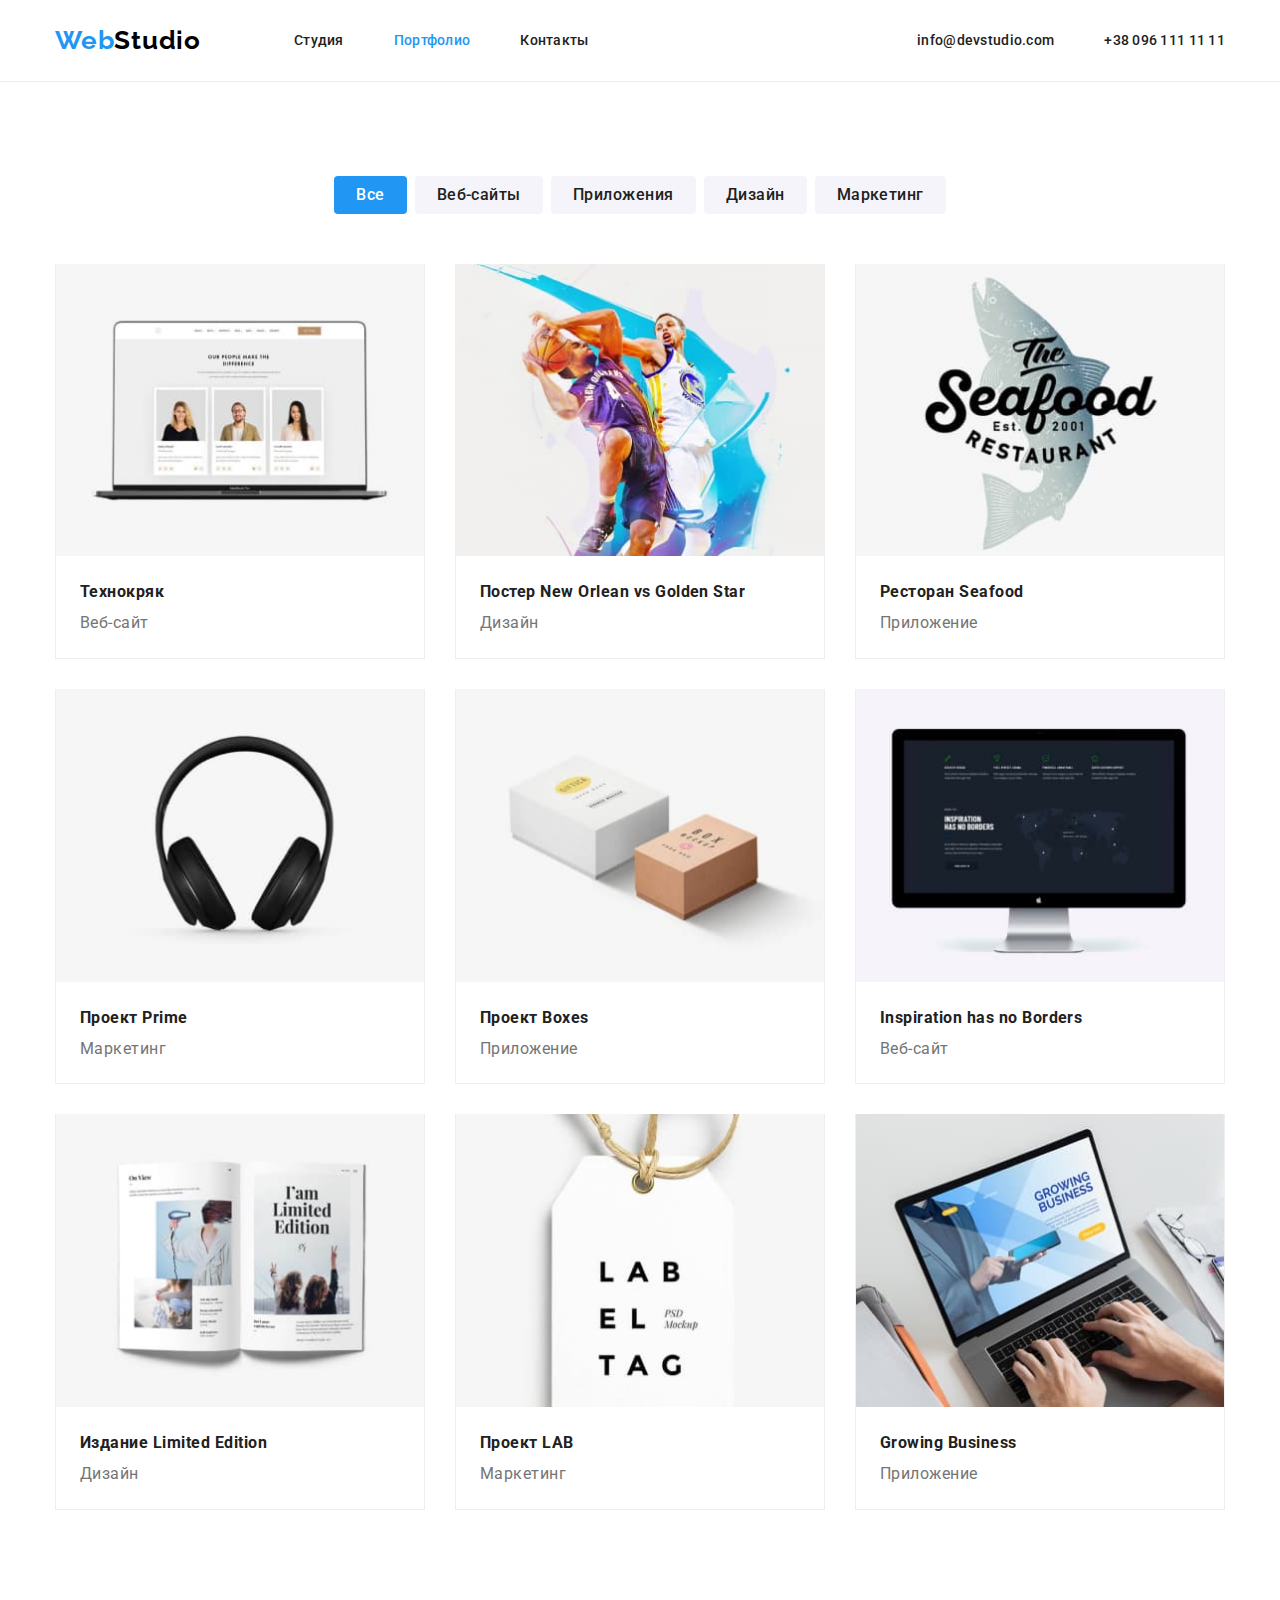
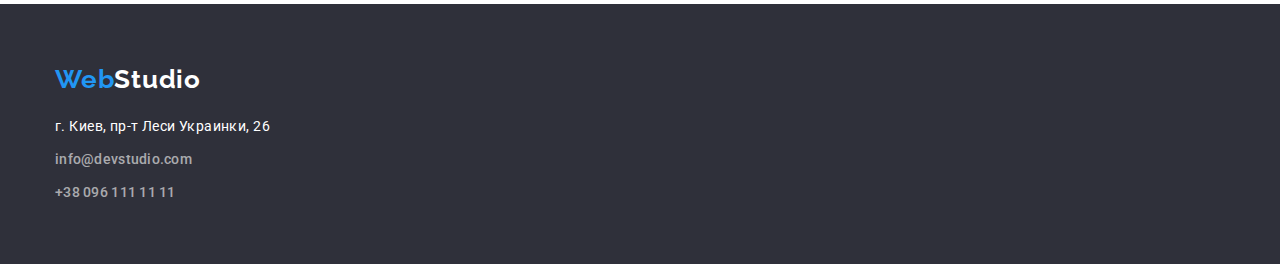
==== portfolio.html @ ce27cbfb "copy files" ====
<!DOCTYPE html>
<html lang="ru">
  <head>
    <meta charset="UTF-8" />
    <meta http-equiv="X-UA-Compatible" content="IE=edge" />
    <meta name="viewport" content="width=device-width, initial-scale=1.0" />
    <link rel="preconnect" href="https://fonts.googleapis.com" />
    <link rel="preconnect" href="https://fonts.gstatic.com" crossorigin />
    <link
      href="https://fonts.googleapis.com/css2?family=Raleway:wght@700&family=Roboto:wght@400;500;700;900&display=swap"
      rel="stylesheet"
    />
    <title>Портфолио</title>
    <link
      rel="stylesheet"
      href="https://cdnjs.cloudflare.com/ajax/libs/modern-normalize/1.0.0/modern-normalize.min.css"
    />
    <link rel="stylesheet" href="./css/styles.css" />
  </head>
  <body class="body">
    <header class="header header_border">
      <div class="container header_container">
        <a class="logo" lang="en" href="./index.html"
          ><span class="blue_logo">Web</span>Studio</a
        >

        <nav>
          <!-- Навигация -->
          <ul class="site_nav list">
            <li class="header_item">
              <a href="./index.html" class="link">Студия</a>
            </li>
            <li class="header_item">
              <a href="./portfolio.html" class="link current">Портфолио</a>
            </li>
            <li class="header_item"><a href="" class="link">Контакты</a></li>
          </ul>
        </nav>
        <div class="header_contacts">
          <ul class="site_nav list">
            <li class="header_mail">
              <a href="mailto:info@devstudio.com" class="link"
                >info@devstudio.com</a
              >
            </li>
            <li>
              <a href="tel:+380961111111" class="link">+38 096 111 11 11</a>
            </li>
          </ul>
        </div>
      </div>
    </header>
    <main>
      <!-- Работы -->
      <section class="portfolio">
        <div class="container">
          <ul class="list port_buttons">
            <li class="port_buttons_item">
              <button type="button" class="port_button current">Все</button>
            </li>
            <li class="port_buttons_item">
              <button type="button" class="port_button">Веб-сайты</button>
            </li>
            <li class="port_buttons_item">
              <button type="button" class="port_button">Приложения</button>
            </li>
            <li class="port_buttons_item">
              <button type="button" class="port_button">Дизайн</button>
            </li>
            <li class="port_buttons_item">
              <button type="button" class="port_button">Маркетинг</button>
            </li>
          </ul>

          <ul class="list gal_list">
            <li class="gal_list_item">
              <img
                src="./images/gal01.jpg"
                width="370"
                height="294"
                alt="Технокряк"
              />
              <div class="gal_list_text">
                <h3 class="gal_header">Технокряк</h3>
                <p class="gal_sub_header">Веб-сайт</p>
              </div>
            </li>

            <li class="gal_list_item">
              <img
                src="./images/gal02.jpg"
                width="370"
                height="294"
                alt="Постер New Orlean vs Golden Star"
              />
              <div class="gal_list_text">
                <h3 class="gal_header">Постер New Orlean vs Golden Star</h3>
                <p class="gal_sub_header">Дизайн</p>
              </div>
            </li>

            <li class="gal_list_item">
              <img
                src="./images/gal03.jpg"
                width="370"
                height="294"
                alt="Ресторан Seafood"
              />
              <div class="gal_list_text">
                <h3 class="gal_header">Ресторан Seafood</h3>
                <p class="gal_sub_header">Приложение</p>
              </div>
            </li>

            <li class="gal_list_item">
              <img
                src="./images/gal04.jpg"
                width="370"
                height="294"
                alt="Проект Prime"
              />
              <div class="gal_list_text">
                <h3 class="gal_header">Проект Prime</h3>
                <p class="gal_sub_header">Маркетинг</p>
              </div>
            </li>

            <li class="gal_list_item">
              <img
                src="./images/gal05.jpg"
                width="370"
                height="294"
                alt="Проект Boxes"
              />
              <div class="gal_list_text">
                <h3 class="gal_header">Проект Boxes</h3>
                <p class="gal_sub_header">Приложение</p>
              </div>
            </li>

            <li class="gal_list_item">
              <img
                src="./images/gal06.jpg"
                width="370"
                height="294"
                alt="Inspiration has no Borders"
              />
              <div class="gal_list_text">
                <h3 class="gal_header">Inspiration has no Borders</h3>
                <p class="gal_sub_header">Веб-сайт</p>
              </div>
            </li>

            <li class="gal_list_item">
              <img
                src="./images/gal07.jpg"
                width="370"
                height="294"
                alt="Издание Limited Edition"
              />
              <div class="gal_list_text">
                <h3 class="gal_header">Издание Limited Edition</h3>
                <p class="gal_sub_header">Дизайн</p>
              </div>
            </li>

            <li class="gal_list_item">
              <img
                src="./images/gal08.jpg"
                width="370"
                height="294"
                alt="Проект LAB"
              />
              <div class="gal_list_text">
                <h3 class="gal_header">Проект LAB</h3>
                <p class="gal_sub_header">Маркетинг</p>
              </div>
            </li>

            <li class="gal_list_item">
              <img
                src="./images/gal09.jpg"
                width="370"
                height="294"
                alt="Growing Business"
              />
              <div class="gal_list_text">
                <h3 class="gal_header">Growing Business</h3>
                <p class="gal_sub_header">Приложение</p>
              </div>
            </li>
          </ul>
        </div>
      </section>
    </main>

    <footer class="site_footer">
      <div class="container">
        <a class="logo" lang="en" href="./index.html"
          ><span class="blue_logo">Web</span>Studio</a
        >
        <address>
          <p class="address">г. Киев, пр-т Леси Украинки, 26</p>
        </address>
        <ul class="site_nav list footer_contacts">
          <li class="footer_contacts_item">
            <a href="mailto:info@devstudio.com" class="link"
              >info@devstudio.com</a
            >
          </li>
          <li>
            <a href="tel:+380961111111" class="link">+38 096 111 11 11</a>
          </li>
        </ul>
      </div>
    </footer>
  </body>
</html>
---- css/styles.css ----
:root {
  --white: #fff;
  --black: #000;
  --grey: #757575;
  --blue: #2196f3;
  --dark_bg: #2f303a;
  --dark_text: #212121;
  --button_grey: #f5f4fa;
}

p,
h1,
h2,
h3 {
  margin: 0;
}

ul {
  margin: 0;
  padding-left: 0;
}

img {
  display: block;
  max-width: 100%;
  height: auto;
}

/* common */

.body {
  color: var(--grey);
  font-family: roboto;
  font-size: 14px;
  font-weight: 400;
}

.list {
  list-style: none;
}

.visually-hidden {
  position: absolute;
  width: 1px;
  height: 1px;
  margin: -1px;
  padding: 0;
  overflow: hidden;
  border: 0;
  clip: rect(0 0 0 0);
}

.container {
  margin: 0 auto;
  padding-left: 15px;
  padding-right: 15px;
  width: 1200px;
  box-sizing: border-box;
}

/* header */

.logo {
  color: var(--black);
  font-family: raleway;
  font-size: 26px;
  font-weight: 700;
  text-decoration: none;
  font-style: normal;
  line-height: 1.19;
  letter-spacing: 0.03em;
  margin-right: 93px;
}

.blue_logo {
  color: var(--blue);
}

.header {
  display: flex;
}

.header_border {
  border-bottom: 1px solid #ececec;
}

.header_container {
  padding-top: 25px;
  padding-bottom: 25px;
  display: flex;
  align-items: center;
  padding-left: 15px;
  padding-right: 15px;
}

.header_item:not(:last-child) {
  margin-right: 50px;
}

.header_contacts {
  margin-left: auto;
}

.header_mail {
  margin-right: 50px;
}

.site_nav {
  font-style: normal;
  font-weight: 500;
  font-size: 14px;
  line-height: 1.71;
  letter-spacing: 0.02em;
  display: flex;
}

.site_nav .link {
  color: var(--dark_text);
  text-decoration: none;
}

.site_nav .link:hover,
.site_nav .link:focus {
  color: var(--blue);
}

.site_nav .link.current {
  color: var(--blue);
}

.hero_header {
  text-transform: uppercase;
  font-family: Roboto;
  font-style: normal;
  font-weight: 900;
  font-size: 44px;
  line-height: 1.36;
  letter-spacing: 0.06em;
  margin-bottom: 30px;
}

.header2 {
  color: var(--dark_text);
  font-style: normal;
  font-weight: 700;
  font-size: 36px;
  line-height: 1.16;
  text-align: center;
  letter-spacing: 0.03em;
  margin-bottom: 50px;
}

/* hero section */

.hero {
  background-color: var(--dark_bg);
  color: var(--white);
  padding-top: 200px;
  padding-bottom: 200px;
  text-align: center;
}

.hero_container {
  margin: 0 auto;
  max-width: 696px;
}

.button {
  padding: 10px 32px;
  font-style: normal;
  font-size: 16px;
  line-height: 1.87;
  text-align: center;
  letter-spacing: 0.06em;
  color: var(--white);
  background-color: var(--blue);
  font-weight: 700;
  cursor: pointer;
  border-radius: 4px;
  border-width: 0;
}

/* features section*/

.features {
  padding-top: 94px;
  min-width: 1170px;
  text-align: left;
  margin: 0 auto;
}

.features_header {
  margin-bottom: 10px;
}

.feautures_list {
  display: flex;
  margin-left: -30px;
}

.feautures_item {
  flex-basis: calc(100% / 4 * 30px);
  margin-left: 30px;
}

.header3 {
  color: var(--black);
  font-weight: 700;
  text-transform: uppercase;
  font-style: normal;
  font-size: 14px;
  line-height: 1.14;
  letter-spacing: 0.03em;
}

.features_desc {
  font-style: normal;
  font-weight: normal;
  font-size: 14px;
  line-height: 1.71;
  letter-spacing: 0.03em;
  max-width: 270px;
}

/* services */

.services {
  padding-top: 94px;
  padding-bottom: 94px;
}

.services_list {
  display: flex;
}

.services_item:not(:last-child) {
  margin-right: 30px;
}

/* team section */

.team {
  color: var(--grey);
  background-color: #f5f4fa;
  font-size: 16px;
  padding-top: 94px;
  padding-bottom: 94px;
}

/* .team_section {
} */

.team_list {
  display: flex;
}

.team_list_item {
  margin-right: 30px;
  width: calc((100% - 120px) / 4);
  box-shadow: 0px 1px 3px rgba(0, 0, 0, 0.12), 0px 1px 1px rgba(0, 0, 0, 0.14),
    0px 2px 1px rgba(0, 0, 0, 0.2);
  border-radius: 0px 0px 4px 4px;
}

.team_header {
  color: var(--dark_text);
  text-transform: none;
  font-style: normal;
  font-weight: 500;
  font-size: 16px;
  line-height: 1.18;
  text-align: center;
  letter-spacing: 0.03em;
  margin-bottom: 10px;
}

.team_position {
  color: var(--grey);
  font-style: normal;
  font-weight: 400;
  font-size: 16px;
  line-height: 1.18;
  text-align: center;
  letter-spacing: 0.03em;
}

.team .header3 {
  color: var(--dark_text);
  text-transform: none;
  font-size: 16px;
}

.team_text {
  padding: 30px;
}

/* footer section */

.site_footer {
  display: block;
  background-color: var(--dark_bg);
  color: var(--white);
  padding-top: 60px;
  padding-bottom: 60px;
}

.footer_contacts {
  display: block;
}

.footer_contacts_item {
  margin-bottom: 9px;
}

.site_footer .logo {
  color: var(--white);
}

.site_footer .link {
  color: rgba(255, 255, 255, 0.6);
  text-decoration: none;
}

.address {
  margin-top: 20px;
  margin-bottom: 9px;
  font-style: normal;
  font-weight: 400;
  font-size: 14px;
  line-height: 1.71;
  letter-spacing: 0.03em;
}

/* portfolio page */

.portfolio {
  padding-top: 94px;
  padding-bottom: 94px;
}

.port_buttons {
  display: flex;
  justify-content: center;
  margin-bottom: 50px;
}

.port_buttons_item:not(:last-child) {
  margin-right: 8px;
}

.port_button {
  color: var(--dark_text);
  background-color: var(--button_grey);
  font-family: Roboto;
  font-style: normal;
  font-weight: 500;
  font-size: 16px;
  line-height: 1.62;
  text-align: center;
  letter-spacing: 0.03em;
  cursor: pointer;
  border: 0px;
  border-radius: 4px;
  padding: 6px 22px 6px 22px;
}

.port_button.current {
  color: var(--white);
  background-color: var(--blue);
}

.gal_list {
  display: flex;
  flex-wrap: wrap;
  margin-left: -30px;
  margin-bottom: -30px;
}

.gal_list_item {
  box-sizing: border-box;
  margin-left: 30px;
  margin-bottom: 30px;
  flex-basis: calc((100% - 90px) / 3);
  border-left: 1px solid #eeeeee;
  border-right: 1px solid #eeeeee;
  border-bottom: 1px solid #eeeeee;
}

.gal_list_text {
  padding: 20px 24px;
}

.gal_header {
  font-style: normal;
  font-weight: 700;
  font-size: 16px;
  line-height: 2;
  letter-spacing: 0.03em;
  color: var(--dark_text);
}

.gal_sub_header {
  font-style: normal;
  font-weight: 400;
  font-size: 16px;
  line-height: 1.87;
  letter-spacing: 0.03em;
  color: var(--grey);
}
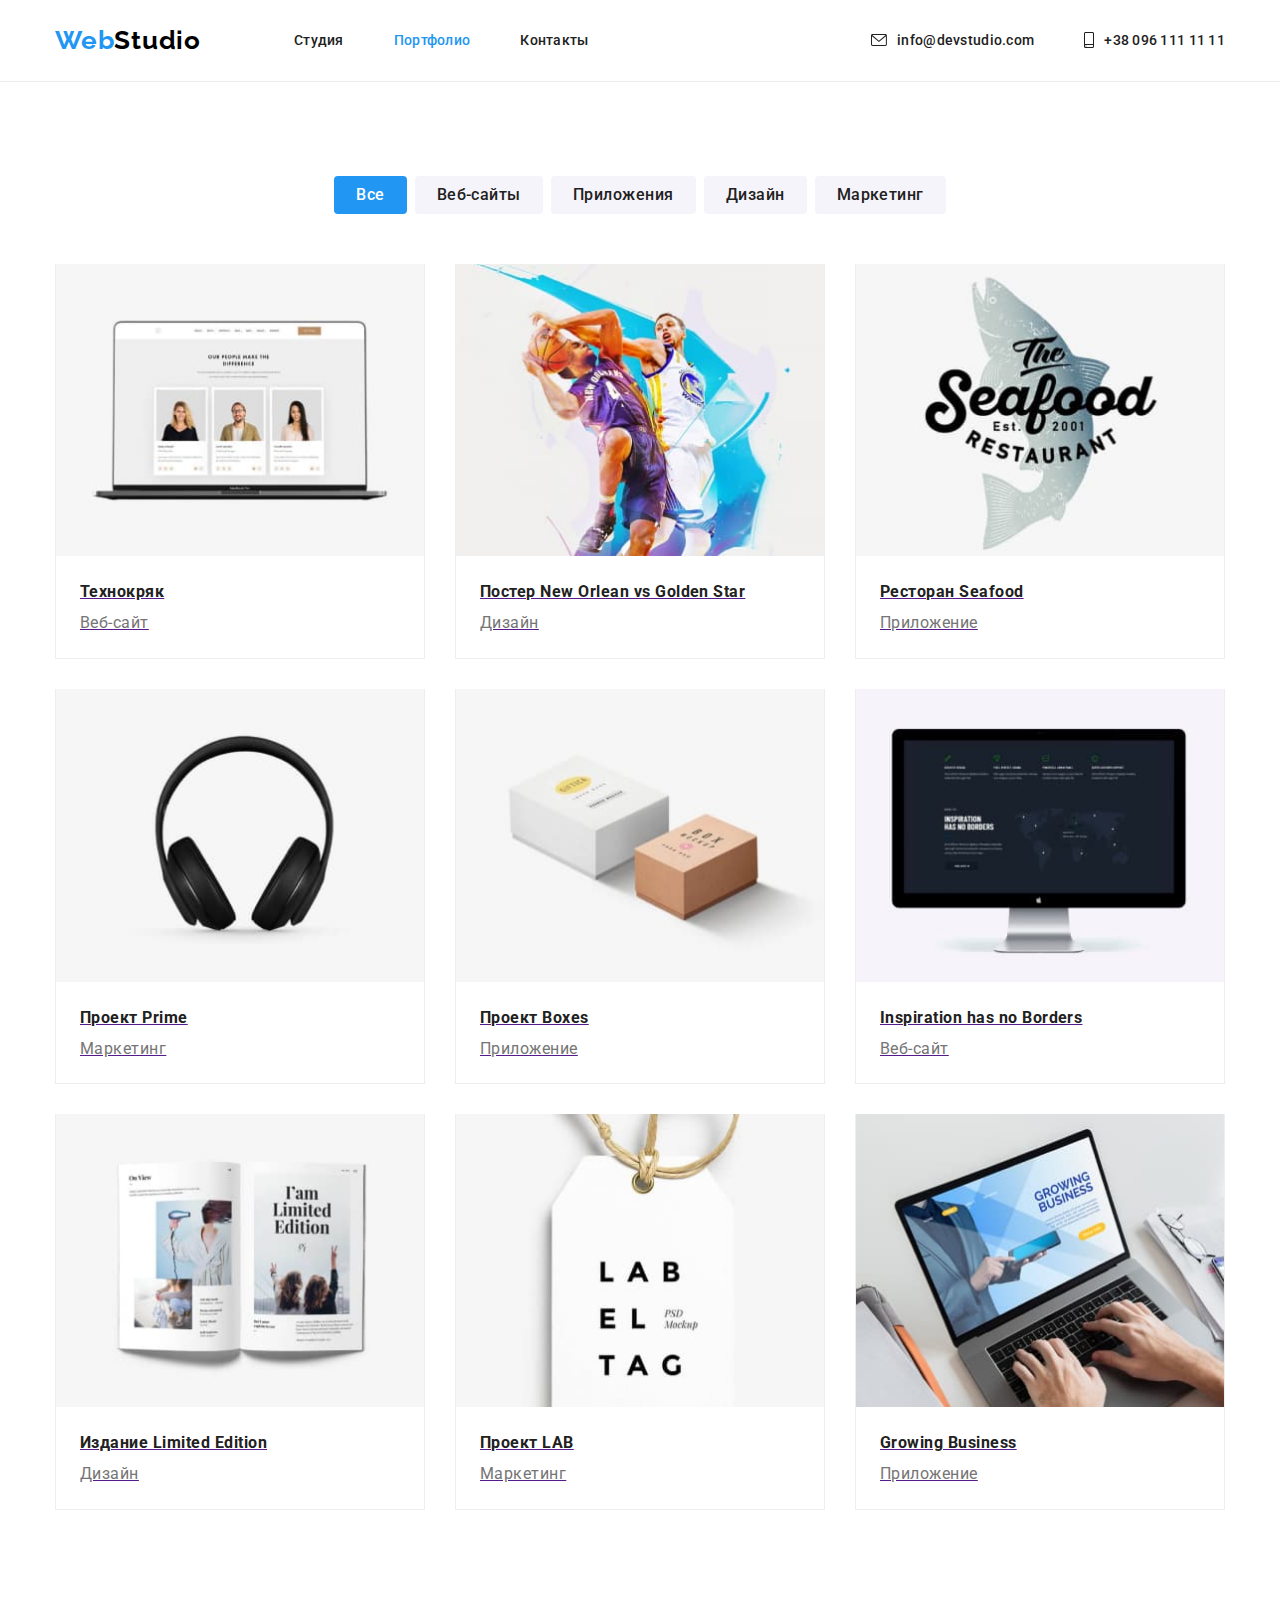
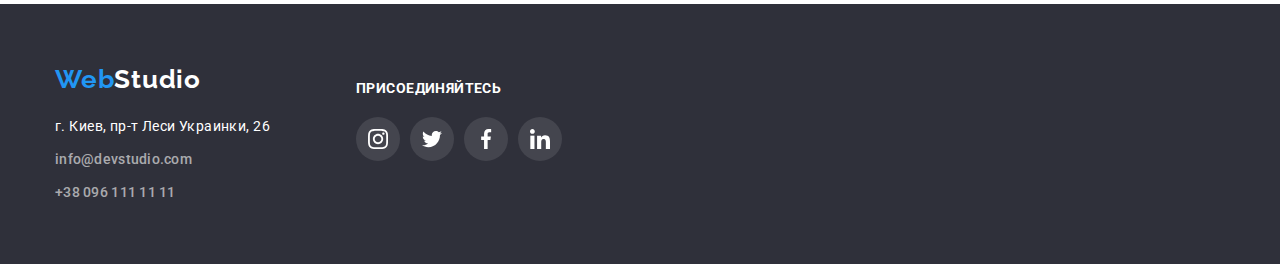
==== commit 923163c4: "main commit" ====
--- a/portfolio.html
+++ b/portfolio.html
@@ -39,12 +39,20 @@
         <div class="header_contacts">
           <ul class="site_nav list">
             <li class="header_mail">
-              <a href="mailto:info@devstudio.com" class="link"
-                >info@devstudio.com</a
+              <a href="mailto:info@devstudio.com" class="link contacts_center">
+                <svg class="header_mail_icon">
+                  <use href="./images/sprite.svg#icon-mail"></use>
+                </svg>
+                info@devstudio.com</a
               >
             </li>
-            <li>
-              <a href="tel:+380961111111" class="link">+38 096 111 11 11</a>
+            <li class="header_tel">
+              <a href="tel:+380961111111" class="link contacts_center">
+                <svg class="header_tel_icon">
+                  <use href="./images/sprite.svg#icon-tel"></use>
+                </svg>
+                +38 096 111 11 11</a
+              >
             </li>
           </ul>
         </div>
@@ -74,120 +82,138 @@
 
           <ul class="list gal_list">
             <li class="gal_list_item">
-              <img
-                src="./images/gal01.jpg"
-                width="370"
-                height="294"
-                alt="Технокряк"
-              />
-              <div class="gal_list_text">
-                <h3 class="gal_header">Технокряк</h3>
-                <p class="gal_sub_header">Веб-сайт</p>
-              </div>
-            </li>
-
-            <li class="gal_list_item">
-              <img
-                src="./images/gal02.jpg"
-                width="370"
-                height="294"
-                alt="Постер New Orlean vs Golden Star"
-              />
-              <div class="gal_list_text">
-                <h3 class="gal_header">Постер New Orlean vs Golden Star</h3>
-                <p class="gal_sub_header">Дизайн</p>
-              </div>
-            </li>
-
-            <li class="gal_list_item">
-              <img
-                src="./images/gal03.jpg"
-                width="370"
-                height="294"
-                alt="Ресторан Seafood"
-              />
-              <div class="gal_list_text">
-                <h3 class="gal_header">Ресторан Seafood</h3>
-                <p class="gal_sub_header">Приложение</p>
-              </div>
-            </li>
-
-            <li class="gal_list_item">
-              <img
-                src="./images/gal04.jpg"
-                width="370"
-                height="294"
-                alt="Проект Prime"
-              />
-              <div class="gal_list_text">
-                <h3 class="gal_header">Проект Prime</h3>
-                <p class="gal_sub_header">Маркетинг</p>
-              </div>
-            </li>
-
-            <li class="gal_list_item">
-              <img
-                src="./images/gal05.jpg"
-                width="370"
-                height="294"
-                alt="Проект Boxes"
-              />
-              <div class="gal_list_text">
-                <h3 class="gal_header">Проект Boxes</h3>
-                <p class="gal_sub_header">Приложение</p>
-              </div>
-            </li>
-
-            <li class="gal_list_item">
-              <img
-                src="./images/gal06.jpg"
-                width="370"
-                height="294"
-                alt="Inspiration has no Borders"
-              />
-              <div class="gal_list_text">
-                <h3 class="gal_header">Inspiration has no Borders</h3>
-                <p class="gal_sub_header">Веб-сайт</p>
-              </div>
-            </li>
-
-            <li class="gal_list_item">
-              <img
-                src="./images/gal07.jpg"
-                width="370"
-                height="294"
-                alt="Издание Limited Edition"
-              />
-              <div class="gal_list_text">
-                <h3 class="gal_header">Издание Limited Edition</h3>
-                <p class="gal_sub_header">Дизайн</p>
-              </div>
-            </li>
-
-            <li class="gal_list_item">
-              <img
-                src="./images/gal08.jpg"
-                width="370"
-                height="294"
-                alt="Проект LAB"
-              />
-              <div class="gal_list_text">
-                <h3 class="gal_header">Проект LAB</h3>
-                <p class="gal_sub_header">Маркетинг</p>
-              </div>
-            </li>
-
-            <li class="gal_list_item">
-              <img
-                src="./images/gal09.jpg"
-                width="370"
-                height="294"
-                alt="Growing Business"
-              />
-              <div class="gal_list_text">
-                <h3 class="gal_header">Growing Business</h3>
-                <p class="gal_sub_header">Приложение</p>
-              </div>
+              <a class="gal_list_link" href="">
+                <img
+                  src="./images/gal01.jpg"
+                  width="370"
+                  height="294"
+                  alt="Технокряк"
+                />
+                <div class="gal_list_text">
+                  <h3 class="gal_header">Технокряк</h3>
+                  <p class="gal_sub_header">Веб-сайт</p>
+                </div>
+              </a>
+            </li>
+
+            <li class="gal_list_item">
+              <a class="gal_list_link" href="">
+                <img
+                  src="./images/gal02.jpg"
+                  width="370"
+                  height="294"
+                  alt="Постер New Orlean vs Golden Star"
+                />
+                <div class="gal_list_text">
+                  <h3 class="gal_header">Постер New Orlean vs Golden Star</h3>
+                  <p class="gal_sub_header">Дизайн</p>
+                </div>
+              </a>
+            </li>
+
+            <li class="gal_list_item">
+              <a class="gal_list_link" href="">
+                <img
+                  src="./images/gal03.jpg"
+                  width="370"
+                  height="294"
+                  alt="Ресторан Seafood"
+                />
+                <div class="gal_list_text">
+                  <h3 class="gal_header">Ресторан Seafood</h3>
+                  <p class="gal_sub_header">Приложение</p>
+                </div>
+              </a>
+            </li>
+
+            <li class="gal_list_item">
+              <a class="gal_list_link" href="">
+                <img
+                  src="./images/gal04.jpg"
+                  width="370"
+                  height="294"
+                  alt="Проект Prime"
+                />
+                <div class="gal_list_text">
+                  <h3 class="gal_header">Проект Prime</h3>
+                  <p class="gal_sub_header">Маркетинг</p>
+                </div>
+              </a>
+            </li>
+
+            <li class="gal_list_item">
+              <a class="gal_list_link" href="">
+                <img
+                  src="./images/gal05.jpg"
+                  width="370"
+                  height="294"
+                  alt="Проект Boxes"
+                />
+                <div class="gal_list_text">
+                  <h3 class="gal_header">Проект Boxes</h3>
+                  <p class="gal_sub_header">Приложение</p>
+                </div>
+              </a>
+            </li>
+
+            <li class="gal_list_item">
+              <a class="gal_list_link" href="">
+                <img
+                  src="./images/gal06.jpg"
+                  width="370"
+                  height="294"
+                  alt="Inspiration has no Borders"
+                />
+                <div class="gal_list_text">
+                  <h3 class="gal_header">Inspiration has no Borders</h3>
+                  <p class="gal_sub_header">Веб-сайт</p>
+                </div>
+              </a>
+            </li>
+
+            <li class="gal_list_item">
+              <a class="gal_list_link" href="">
+                <img
+                  src="./images/gal07.jpg"
+                  width="370"
+                  height="294"
+                  alt="Издание Limited Edition"
+                />
+                <div class="gal_list_text">
+                  <h3 class="gal_header">Издание Limited Edition</h3>
+                  <p class="gal_sub_header">Дизайн</p>
+                </div>
+              </a>
+            </li>
+
+            <li class="gal_list_item">
+              <a class="gal_list_link" href="">
+                <img
+                  src="./images/gal08.jpg"
+                  width="370"
+                  height="294"
+                  alt="Проект LAB"
+                />
+                <div class="gal_list_text">
+                  <h3 class="gal_header">Проект LAB</h3>
+                  <p class="gal_sub_header">Маркетинг</p>
+                </div>
+              </a>
+            </li>
+
+            <li class="gal_list_item">
+              <a class="gal_list_link" href="">
+                <img
+                  src="./images/gal09.jpg"
+                  width="370"
+                  height="294"
+                  alt="Growing Business"
+                />
+                <div class="gal_list_text">
+                  <h3 class="gal_header">Growing Business</h3>
+                  <p class="gal_sub_header">Приложение</p>
+                </div>
+              </a>
             </li>
           </ul>
         </div>
@@ -196,22 +222,57 @@
 
     <footer class="site_footer">
       <div class="container">
-        <a class="logo" lang="en" href="./index.html"
-          ><span class="blue_logo">Web</span>Studio</a
-        >
-        <address>
-          <p class="address">г. Киев, пр-т Леси Украинки, 26</p>
-        </address>
-        <ul class="site_nav list footer_contacts">
-          <li class="footer_contacts_item">
-            <a href="mailto:info@devstudio.com" class="link"
-              >info@devstudio.com</a
-            >
-          </li>
-          <li>
-            <a href="tel:+380961111111" class="link">+38 096 111 11 11</a>
-          </li>
-        </ul>
+        <div class="footer_contacts">
+          <a class="logo" lang="en" href="./index.html"
+            ><span class="blue_logo">Web</span>Studio</a
+          >
+          <address>
+            <p class="address">г. Киев, пр-т Леси Украинки, 26</p>
+          </address>
+          <ul class="site_nav list footer_contacts">
+            <li class="footer_contacts_item">
+              <a href="mailto:info@devstudio.com" class="link"
+                >info@devstudio.com</a
+              >
+            </li>
+            <li>
+              <a href="tel:+380961111111" class="link">+38 096 111 11 11</a>
+            </li>
+          </ul>
+        </div>
+        <div class="social_footer">
+          <p class="header3">присоединяйтесь</p>
+          <ul class="social_list list">
+            <li class="social_item">
+              <a href="" class="social_link link">
+                <svg class="social_icon">
+                  <use href="./images/sprite.svg#icon-instagram"></use>
+                </svg>
+              </a>
+            </li>
+            <li class="social_item">
+              <a href="" class="social_link link">
+                <svg class="social_icon">
+                  <use href="./images/sprite.svg#icon-twitter"></use>
+                </svg>
+              </a>
+            </li>
+            <li class="social_item">
+              <a href="" class="social_link link">
+                <svg class="social_icon">
+                  <use href="./images/sprite.svg#icon-facebook"></use>
+                </svg>
+              </a>
+            </li>
+            <li class="social_item">
+              <a href="" class="social_link link">
+                <svg class="social_icon">
+                  <use href="./images/sprite.svg#icon-linkedin"></use>
+                </svg>
+              </a>
+            </li>
+          </ul>
+        </div>
       </div>
     </footer>
   </body>
--- a/css/styles.css
+++ b/css/styles.css
@@ -2,6 +2,7 @@
   --white: #fff;
   --black: #000;
   --grey: #757575;
+  --icon_grey: #afb1b8;
   --blue: #2196f3;
   --dark_bg: #2f303a;
   --dark_text: #212121;
@@ -101,8 +102,31 @@
   margin-left: auto;
 }
 
+.contacts_center {
+  display: flex;
+  align-items: center;
+}
+
 .header_mail {
   margin-right: 50px;
+}
+
+.header_mail_icon {
+  display: inline-block;
+  content: "";
+  width: 16px;
+  height: 12px;
+  fill: currentColor;
+  margin-right: 10px;
+}
+
+.header_tel_icon {
+  display: inline-block;
+  content: "";
+  width: 10px;
+  height: 16px;
+  fill: currentColor;
+  margin-right: 10px;
 }
 
 .site_nav {
@@ -153,7 +177,18 @@
 /* hero section */
 
 .hero {
+  background-image: linear-gradient(
+      rgba(47, 48, 58, 0.4),
+      rgba(47, 48, 58, 0.4)
+    ),
+    url(../images/hero_bg.jpg);
+  background-repeat: no-repeat;
+  background-position: center;
+  background-size: cover;
   background-color: var(--dark_bg);
+  margin-left: auto;
+  margin-right: auto;
+  max-width: 1600px;
   color: var(--white);
   padding-top: 200px;
   padding-bottom: 200px;
@@ -198,6 +233,21 @@
   margin-left: -30px;
 }
 
+.feauture_icon_container {
+  display: flex;
+  justify-content: center;
+  align-items: center;
+  width: 270px;
+  height: 120px;
+  margin-bottom: 30px;
+  background-color: var(--button_grey);
+}
+
+.feauture_icon {
+  width: 70px;
+  height: 70px;
+}
+
 .feautures_item {
   flex-basis: calc(100% / 4 * 30px);
   margin-left: 30px;
@@ -252,16 +302,20 @@
 
 .team_list {
   display: flex;
+  margin-right: -30px;
 }
 
 .team_list_item {
-  margin-right: 30px;
   width: calc((100% - 120px) / 4);
   box-shadow: 0px 1px 3px rgba(0, 0, 0, 0.12), 0px 1px 1px rgba(0, 0, 0, 0.14),
     0px 2px 1px rgba(0, 0, 0, 0.2);
   border-radius: 0px 0px 4px 4px;
 }
 
+.team_list_item:not(:last-child) {
+  margin-right: 30px;
+}
+
 .team_header {
   color: var(--dark_text);
   text-transform: none;
@@ -282,6 +336,7 @@
   line-height: 1.18;
   text-align: center;
   letter-spacing: 0.03em;
+  margin-bottom: 16px;
 }
 
 .team .header3 {
@@ -292,20 +347,128 @@
 
 .team_text {
   padding: 30px;
+  background: var(--white);
+}
+
+.social_list {
+  display: flex;
+  justify-content: center;
+}
+
+.social_item {
+  width: 44px;
+  height: 44px;
+}
+
+.social_item + .social_item {
+  margin-left: 10px;
+}
+
+.social_link {
+  display: flex;
+  align-items: center;
+  justify-content: center;
+  width: 100%;
+  height: 100%;
+  border-radius: 50%;
+  background-color: var(--white);
+}
+
+.social_link:hover,
+.social_link:focus {
+  background-color: var(--blue);
+}
+
+.social_link:hover .social_icon,
+.social_link:focus .social_icon {
+  fill: var(--white);
+}
+
+.social_icon {
+  fill: var(--icon_grey);
+  width: 20px;
+  height: 20px;
+}
+
+/* clients section */
+
+.clients {
+  padding-top: 94px;
+  padding-bottom: 94px;
+}
+
+.client_button {
+  padding: 16px 32px;
+  width: 170px;
+  height: 92px;
+  border: 1px solid #afb1b8;
+  border-radius: 5px;
+  fill: var(--icon_grey);
+  background-color: var(--white);
+  cursor: pointer;
+}
+
+.client_icon {
+  display: flex;
+  justify-content: center;
+  align-items: center;
+}
+
+.client_button:hover,
+.client_button:focus {
+  fill: var(--blue);
+  border: 1px solid var(--blue);
+}
+
+.clients_list {
+  display: flex;
+}
+
+.clients_item:not(:last-child) {
+  padding-right: 30px;
 }
 
 /* footer section */
 
 .site_footer {
-  display: block;
   background-color: var(--dark_bg);
   color: var(--white);
   padding-top: 60px;
   padding-bottom: 60px;
 }
 
+.site_footer .container {
+  display: flex;
+}
+
+.social_footer .header3 {
+  display: block;
+  padding-top: 17px;
+  color: var(--white);
+  margin-bottom: 20px;
+}
+
 .footer_contacts {
   display: block;
+  width: 231px;
+  margin-right: 70px;
+}
+
+.social_footer {
+  width: 206px;
+}
+
+.social_footer .social_link {
+  background: rgba(255, 255, 255, 0.1);
+}
+
+.social_footer .social_icon {
+  fill: var(--white);
+}
+
+.social_footer .social_link:hover,
+.social_footer .social_link:focus {
+  background-color: var(--blue);
 }
 
 .footer_contacts_item {
@@ -367,6 +530,13 @@
 .port_button.current {
   color: var(--white);
   background-color: var(--blue);
+}
+
+.port_button:hover,
+.port_button:focus {
+  box-shadow: 0px 3px 1px rgba(0, 0, 0, 0.1), 0px 1px 2px rgba(0, 0, 0, 0.08),
+    0px 2px 2px rgba(0, 0, 0, 0.12);
+  cursor: pointer;
 }
 
 .gal_list {
@@ -386,6 +556,13 @@
   border-bottom: 1px solid #eeeeee;
 }
 
+.gal_list_link:hover,
+.gal_list_link:focus {
+  display: block;
+  box-shadow: 0px 1px 1px rgba(0, 0, 0, 0.12), 0px 4px 4px rgba(0, 0, 0, 0.06),
+    1px 4px 6px rgba(0, 0, 0, 0.16);
+}
+
 .gal_list_text {
   padding: 20px 24px;
 }
